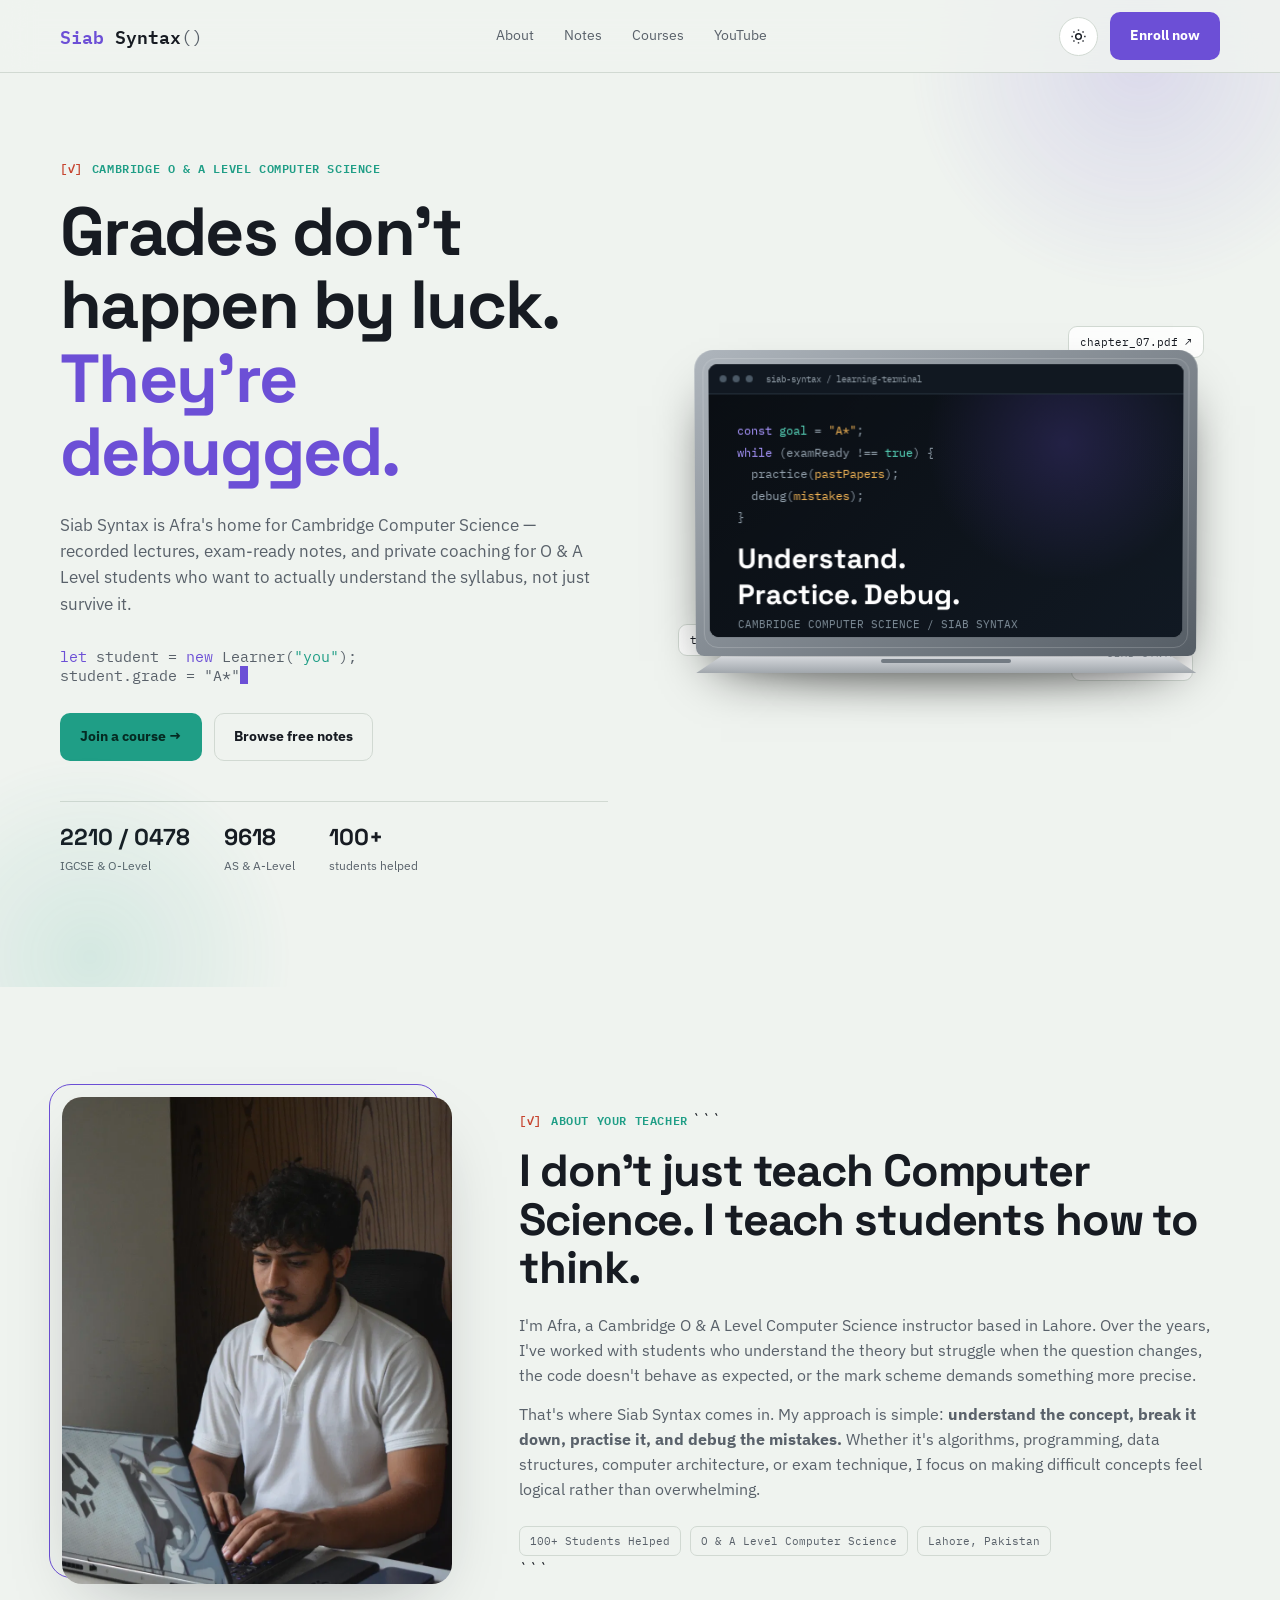
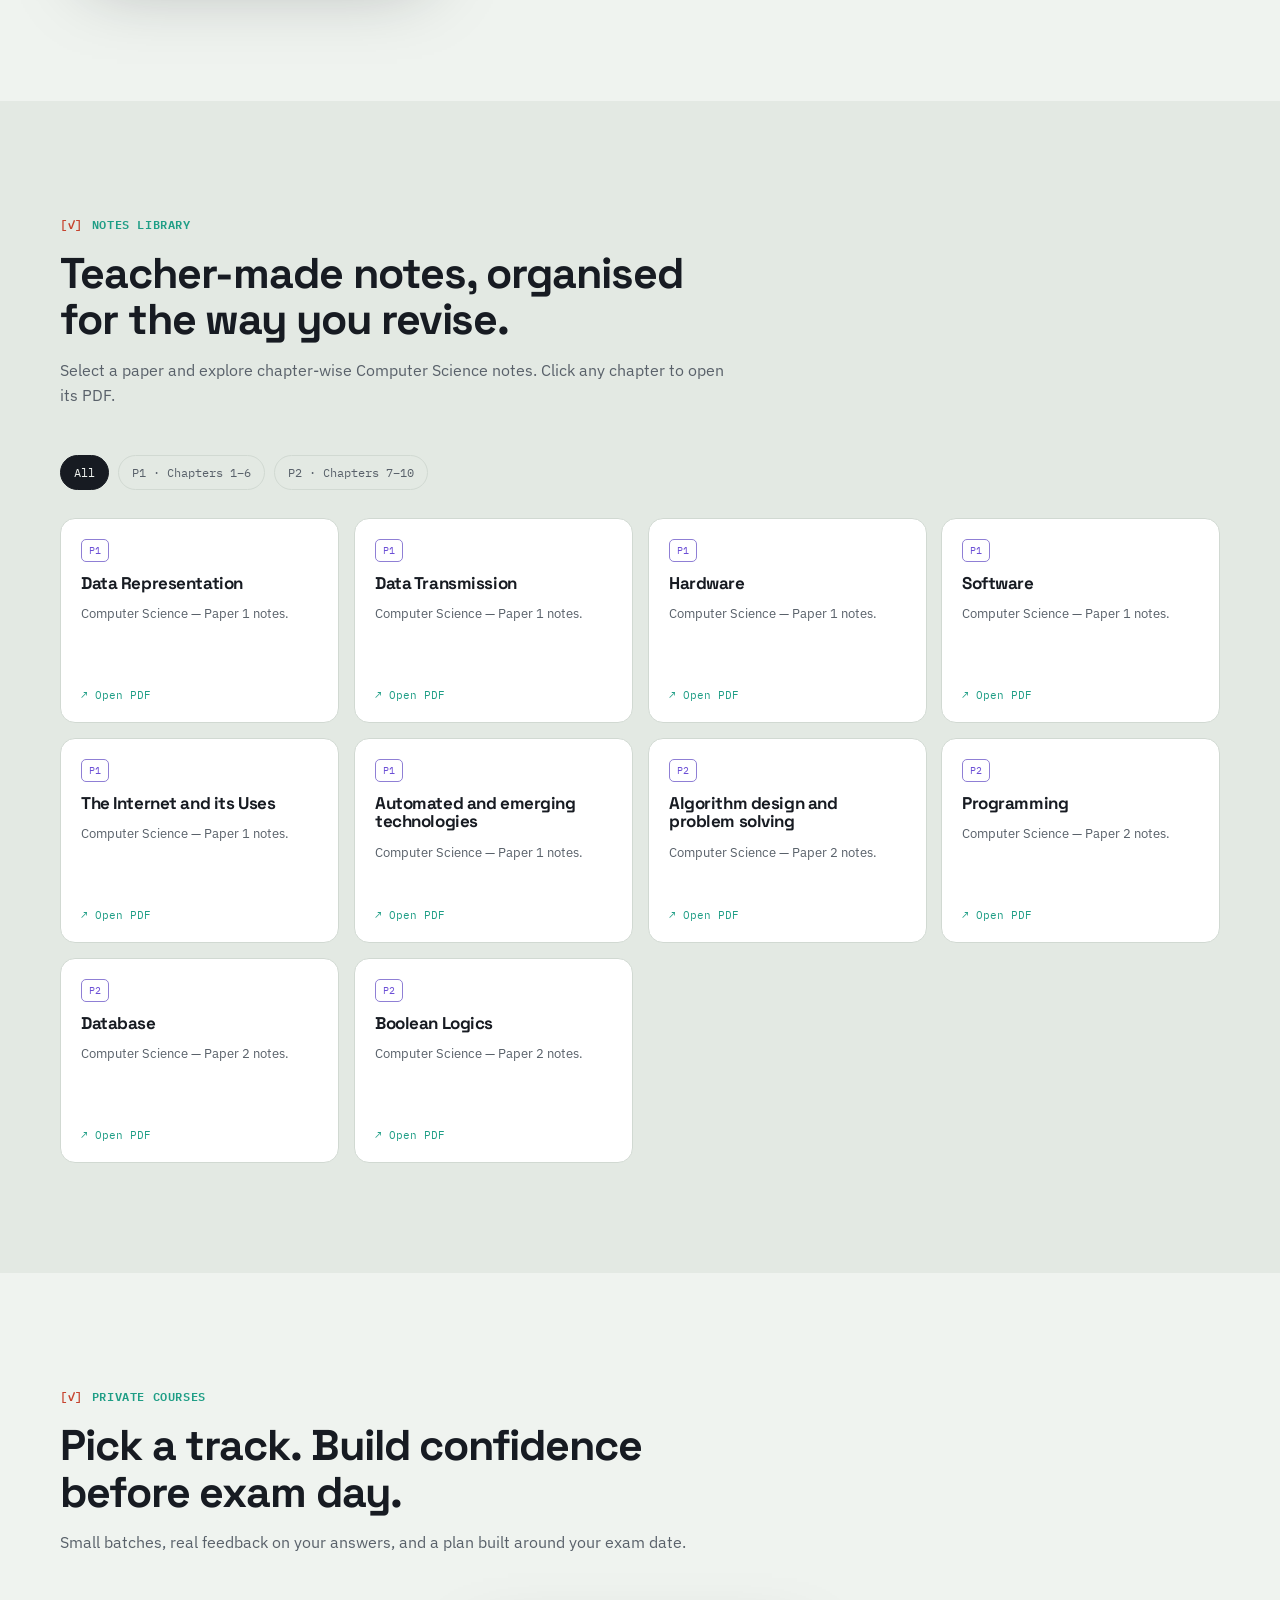
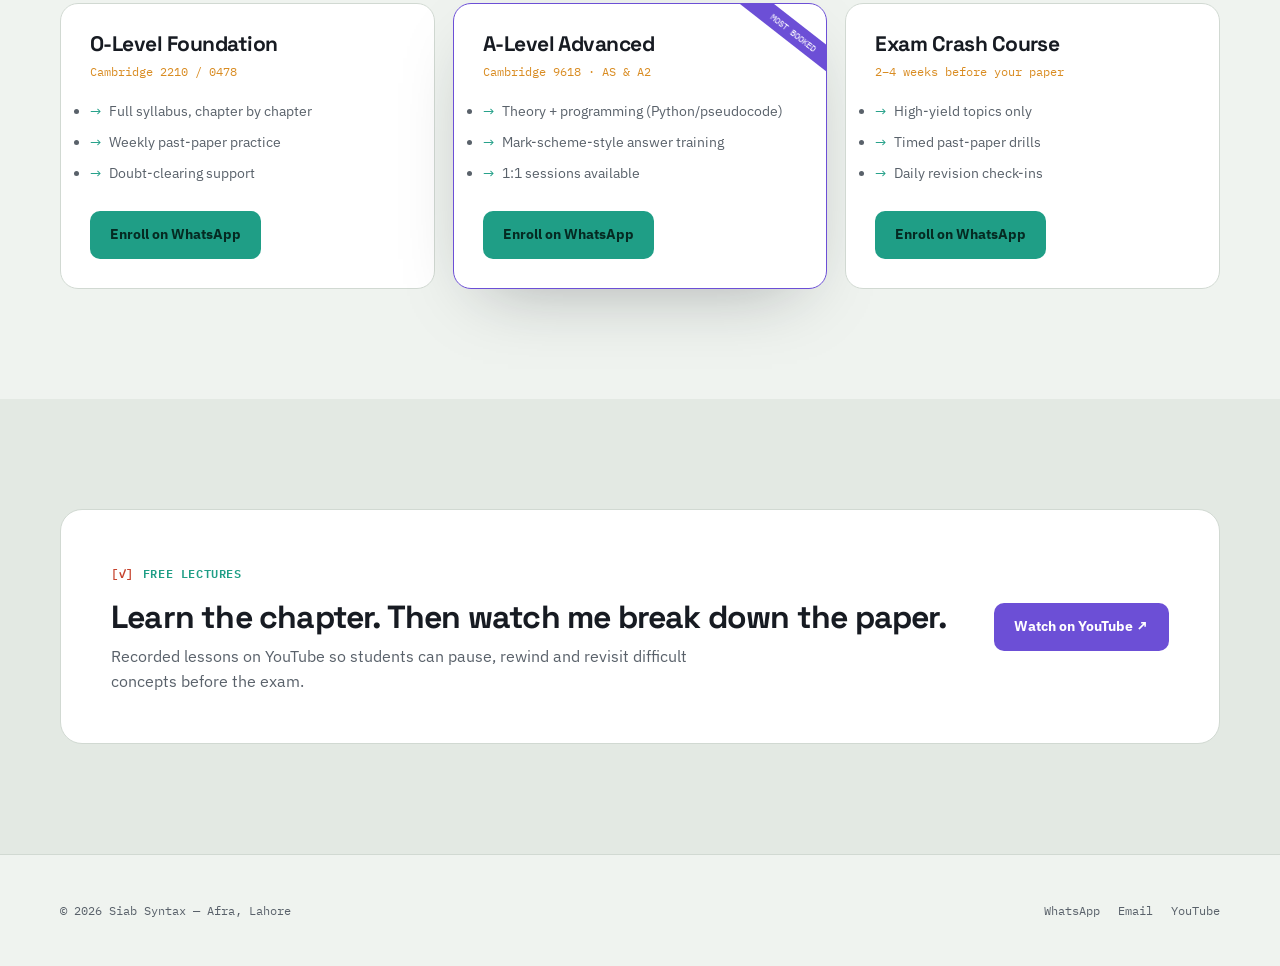
==== index.html @ 95caab48 "Initial commit" ====
<!DOCTYPE html>
<html lang="en">
<head>
<meta charset="UTF-8">
<meta name="viewport" content="width=device-width, initial-scale=1.0">
<title>Siab Syntax — Cambridge Computer Science with Afra</title>
<meta name="description" content="Siab Syntax — Cambridge O & A Level Computer Science tuition, notes and video lectures by Afra.">
<link rel="preconnect" href="https://fonts.googleapis.com">
<link rel="preconnect" href="https://fonts.gstatic.com" crossorigin>
<link href="https://fonts.googleapis.com/css2?family=Space+Grotesk:wght@500;600;700&family=IBM+Plex+Sans:wght@400;500;600;700&family=IBM+Plex+Mono:wght@400;500;600&display=swap" rel="stylesheet">
<style>
:root{
  --bg:#eff3ef;--bg2:#e3e9e3;--surface:#fff;--ink:#171b22;--muted:#59616a;
  --line:#d1d9d2;--violet:#6c4fd6;--violet2:#8b73ee;--teal:#1f9e86;
  --amber:#d98c22;--red:#c6432e;--shadow:0 25px 70px -30px rgba(23,27,34,.35);
  --display:"Space Grotesk",sans-serif;--body:"IBM Plex Sans",sans-serif;--mono:"IBM Plex Mono",monospace;
}
[data-theme="dark"]{
  --bg:#0d1218;--bg2:#151c24;--surface:#1a222c;--ink:#eaf0f1;--muted:#9aa6af;
  --line:#2b3540;--violet:#9c86ff;--violet2:#b4a4ff;--teal:#4fd9be;
  --amber:#f0ae4e;--red:#e2624a;--shadow:0 30px 80px -30px rgba(0,0,0,.7);
}
*{box-sizing:border-box;margin:0;padding:0}
html{scroll-behavior:smooth}
body{background:var(--bg);color:var(--ink);font-family:var(--body);line-height:1.55;overflow-x:hidden;transition:background .35s,color .35s}
a{color:inherit;text-decoration:none} button{font:inherit}
.wrap{width:min(1160px,calc(100% - 48px));margin:auto}
section{padding:110px 0;position:relative}
h1,h2,h3{font-family:var(--display);letter-spacing:-.025em;line-height:1.08}
.eyebrow{font:600 12px var(--mono);letter-spacing:.05em;text-transform:uppercase;color:var(--teal);display:inline-flex;gap:9px;align-items:center;margin-bottom:17px}
.eyebrow:before{content:"[✓]";color:var(--red)}
.mono{font-family:var(--mono)}
.highlight{color:var(--violet)}
.btn{display:inline-flex;align-items:center;justify-content:center;gap:9px;padding:12px 19px;border-radius:10px;border:1px solid transparent;font-weight:700;font-size:14px;cursor:pointer;transition:.2s ease;position:relative;overflow:hidden}
.btn:hover{transform:translateY(-3px);box-shadow:0 14px 30px -18px currentColor}
.btn-primary{background:var(--violet);color:#fff}.btn-ghost{border-color:var(--line);background:transparent}.btn-wa{background:var(--teal);color:#052a22}
header{position:fixed;z-index:100;top:0;left:0;right:0;border-bottom:1px solid var(--line);background:color-mix(in srgb,var(--bg) 82%,transparent);backdrop-filter:blur(16px)}
nav{height:72px;display:flex;align-items:center;justify-content:space-between}
.logo{font:600 18px var(--mono)}.logo span{color:var(--violet)}.logo:after{content:"()";color:var(--muted);font-weight:400}
.nav-links{display:flex;gap:30px;align-items:center}.nav-links a{font-size:14px;color:var(--muted);transition:.2s}.nav-links a:hover{color:var(--ink)}
.nav-actions{display:flex;align-items:center;gap:12px}.theme-btn{width:39px;height:39px;border-radius:50%;border:1px solid var(--line);background:var(--surface);color:var(--ink);cursor:pointer;display:grid;place-items:center}
.theme-btn svg{width:17px}.moon{display:none}[data-theme=dark] .sun{display:none}[data-theme=dark] .moon{display:block}
.hamburger{display:none;border:0;background:none;cursor:pointer}.hamburger span{display:block;width:23px;height:2px;background:var(--ink);margin:5px}
.hero{min-height:100vh;padding-top:155px;display:grid;align-items:center;overflow:hidden}
.hero:before,.hero:after{content:"";position:absolute;border-radius:50%;filter:blur(2px);pointer-events:none}
.hero:before{width:480px;height:480px;background:radial-gradient(circle,color-mix(in srgb,var(--violet) 15%,transparent),transparent 68%);top:-180px;right:-100px}
.hero:after{width:420px;height:420px;background:radial-gradient(circle,color-mix(in srgb,var(--teal) 12%,transparent),transparent 68%);bottom:-180px;left:-120px}
.hero-grid{display:grid;grid-template-columns:1fr 1fr;gap:65px;align-items:center}
.hero h1{font-size:clamp(42px,5.4vw,68px);max-width:700px;margin-bottom:23px}
.lead{max-width:610px;color:var(--muted);font-size:17px;margin-bottom:30px}
.code-line{font:15px var(--mono);min-height:28px;color:var(--muted);margin-bottom:28px}.code-line .kw{color:var(--violet)}.code-line .str{color:var(--teal)}.cursor{display:inline-block;width:8px;height:18px;background:var(--violet);vertical-align:-3px;animation:blink 1s steps(1) infinite}@keyframes blink{50%{opacity:0}}
.hero-ctas{display:flex;gap:12px;flex-wrap:wrap}.stats{display:flex;gap:34px;border-top:1px solid var(--line);padding-top:20px;margin-top:40px}.stat b{display:block;font:700 23px var(--display)}.stat span{font-size:12px;color:var(--muted)}
/* laptop */
.laptop-wrap{height:470px;display:grid;place-items:center;perspective:1500px;position:relative}
.laptop-shadow{position:absolute;width:330px;height:35px;bottom:65px;border-radius:50%;background:rgba(0,0,0,.18);filter:blur(18px);transition:transform .2s}
.laptop{width:min(500px,92%);position:relative;transform-style:preserve-3d;transition:transform .12s ease-out}
.screen-shell{height:305px;background:linear-gradient(145deg,#aeb5bc,#555d65);border-radius:19px 19px 8px 8px;padding:14px 14px 19px;box-shadow:0 30px 55px -25px #000;transform-origin:bottom center;transform:rotateX(-2deg);position:relative}
.screen-shell:before{content:"";position:absolute;inset:8px;border:1px solid rgba(255,255,255,.18);border-radius:14px;pointer-events:none}
.screen{height:100%;border-radius:9px;background:#0a0e13;overflow:hidden;position:relative;color:#eaf0f1;font-family:var(--mono);box-shadow:inset 0 0 40px rgba(0,0,0,.55)}
.screen-top{height:30px;background:#111821;border-bottom:1px solid #26313d;display:flex;align-items:center;gap:6px;padding:0 11px;font-size:9px;color:#8e9aa4}.dot{width:7px;height:7px;border-radius:50%;background:#4b5966}
.screen-content{padding:25px 28px;position:relative;height:calc(100% - 30px);background:radial-gradient(circle at 75% 20%,rgba(108,79,214,.22),transparent 34%),linear-gradient(135deg,#0a0e13,#111923)}
.screen-code{font-size:12px;line-height:1.8;color:#94a2ae}.c-v{color:#a996ff}.c-t{color:#58d8bd}.c-a{color:#f2b455}
.screen-title{font:700 28px var(--display);color:white;margin:12px 0 5px}.screen-sub{font:11px var(--mono);color:#81909b}
.progress{margin-top:22px;width:70%;height:5px;background:#26303a;border-radius:10px;overflow:hidden}.progress i{display:block;width:72%;height:100%;background:var(--teal);animation:progress 3s ease-in-out infinite alternate}@keyframes progress{to{width:92%}}
.base{height:24px;background:linear-gradient(#d5d8dc,#8b9298);clip-path:polygon(5% 0,95% 0,100% 70%,0 70%);position:relative;box-shadow:0 16px 25px -15px #000}
.base:after{content:"";position:absolute;left:37%;right:37%;top:3px;height:4px;border-radius:4px;background:#737b83}
.laptop-label{position:absolute;bottom:20px;right:12px;font:10px var(--mono);color:#707982;letter-spacing:.1em}
.float-chip{position:absolute;padding:8px 11px;border:1px solid var(--line);background:color-mix(in srgb,var(--surface) 86%,transparent);backdrop-filter:blur(8px);border-radius:9px;box-shadow:var(--shadow);font:11px var(--mono);animation:float 4s ease-in-out infinite}
.chip1{top:45px;right:3%}.chip2{left:1%;bottom:95px;animation-delay:-1.8s}.chip3{right:5%;bottom:70px;animation-delay:-.8s;color:var(--teal)}@keyframes float{50%{transform:translateY(-10px) rotate(1deg)}}
.section-head{max-width:680px;margin-bottom:48px}.section-head h2{font-size:clamp(30px,4vw,43px);margin-bottom:14px}.section-head p{color:var(--muted)}
.about{background:var(--bg)}.about-grid{display:grid;grid-template-columns:.72fr 1.28fr;gap:65px;align-items:center}
.photo-frame{position:relative;max-width:390px;margin:auto}.photo-frame:before{content:"";position:absolute;inset:-13px 13px 13px -13px;border:1px solid var(--violet);border-radius:22px;z-index:0;transition:transform .35s}
.photo-frame:hover:before{transform:translate(-7px,7px)}
.photo-frame img{position:relative;z-index:1;width:100%;aspect-ratio:4/5;object-fit:cover;object-position:center;border-radius:20px;box-shadow:var(--shadow)}
.about-copy h2{font-size:clamp(30px,4vw,45px);margin-bottom:20px}.about-copy p{color:var(--muted);margin-bottom:15px}
.credentials{display:flex;gap:9px;flex-wrap:wrap;margin-top:24px}.credentials span{font:11px var(--mono);border:1px solid var(--line);padding:7px 10px;border-radius:7px;color:var(--muted)}
.notes{background:var(--bg2)}
.filters{display:flex;gap:9px;flex-wrap:wrap;margin-bottom:28px}.filter{font:12px var(--mono);border:1px solid var(--line);background:transparent;color:var(--muted);padding:9px 13px;border-radius:99px;cursor:pointer}.filter.active{background:var(--ink);color:var(--bg);border-color:var(--ink)}
.notes-grid{display:grid;grid-template-columns:repeat(4,1fr);gap:15px}
.note-card{background:var(--surface);border:1px solid var(--line);border-radius:15px;padding:20px;min-height:205px;display:flex;flex-direction:column;gap:12px;transition:.22s}
/* =========================================
   NOTES POP-UP ANIMATION
========================================= */

@keyframes notePopup {

  0% {
    opacity: 0;
    transform:
      translateY(35px)
      scale(0.88);
  }

  60% {
    opacity: 1;
    transform:
      translateY(-5px)
      scale(1.03);
  }

  100% {
    opacity: 1;
    transform:
      translateY(0)
      scale(1);
  }

}


/* Cards animate every time they are rendered */
.note-pop {
  opacity: 0;

  animation:
    notePopup
    0.55s
    cubic-bezier(.2,.8,.2,1)
    forwards;
}


/* Existing hover effect */
.note-pop:hover {
  transform: translateY(-7px) scale(1.015);
  box-shadow: var(--shadow);
}


/* Slightly stronger visual hierarchy */
.note-card {
  position: relative;
  overflow: hidden;
}


/* Animated shine when card appears */
.note-card::after {
  content: "";

  position: absolute;

  top: 0;
  left: -120%;

  width: 60%;
  height: 100%;

  background: linear-gradient(
    90deg,
    transparent,
    rgba(255,255,255,.18),
    transparent
  );

  transform: skewX(-20deg);

  animation: noteShine 0.8s ease forwards;
}


@keyframes noteShine {

  0% {
    left: -120%;
  }

  100% {
    left: 150%;
  }

}


/* Respect accessibility settings */
@media (prefers-reduced-motion: reduce) {

  .note-pop {
    animation: none;
    opacity: 1;
  }

  .note-card::after {
    animation: none;
  }

}
.note-card:hover{transform:translateY(-6px);box-shadow:var(--shadow);border-color:color-mix(in srgb,var(--violet) 55%,var(--line))}
.badge{width:max-content;font:10px var(--mono);color:var(--violet);border:1px solid color-mix(in srgb,var(--violet) 65%,var(--line));border-radius:5px;padding:4px 7px}.note-card h3{font-size:17px}.note-card p{font-size:12.5px;color:var(--muted);flex:1}.open-pdf{font:11px var(--mono);color:var(--teal)}
.empty-note{opacity:.7}
.courses-grid{display:grid;grid-template-columns:repeat(3,1fr);gap:18px}.course{border:1px solid var(--line);background:var(--surface);border-radius:18px;padding:29px;position:relative;overflow:hidden}.course.featured{border-color:var(--violet);box-shadow:var(--shadow)}.course.featured:before{content:"MOST BOOKED";position:absolute;right:-37px;top:18px;transform:rotate(38deg);background:var(--violet);color:#fff;font:9px var(--mono);padding:5px 42px}.course h3{font-size:21px;margin-bottom:8px}.course .course-code{font:12px var(--mono);color:var(--amber);margin-bottom:17px}.course ul{margin:0 0 23px}.course li{font-size:13.5px;color:var(--muted);padding:5px 0}.course li:before{content:"→";color:var(--teal);margin-right:8px}
.youtube{background:var(--bg2)}.yt-panel{border:1px solid var(--line);background:var(--surface);border-radius:22px;padding:50px;display:flex;justify-content:space-between;align-items:center;gap:30px}.yt-panel h2{font-size:32px;margin-bottom:9px}.yt-panel p{color:var(--muted);max-width:620px}
footer{border-top:1px solid var(--line);padding:48px 0}.footer{display:flex;justify-content:space-between;align-items:center;gap:20px;flex-wrap:wrap}.footer p,.footer a{font:12px var(--mono);color:var(--muted)}.footer-links{display:flex;gap:18px}
.reveal{opacity:0;transform:translateY(28px);transition:opacity .7s ease,transform .7s ease}.reveal.in{opacity:1;transform:none}
.toast{position:fixed;left:50%;bottom:25px;transform:translate(-50%,20px);background:var(--ink);color:var(--bg);padding:11px 16px;border-radius:9px;font:12px var(--mono);opacity:0;pointer-events:none;transition:.25s;z-index:200}.toast.show{opacity:1;transform:translate(-50%,0)}
@media(max-width:1000px){.notes-grid{grid-template-columns:repeat(3,1fr)}.hero-grid{gap:35px}.laptop-wrap{height:430px}}
@media(max-width:820px){
  .wrap{width:min(100% - 36px,650px)}section{padding:78px 0}
  .nav-links{position:fixed;top:72px;left:0;right:0;background:var(--surface);border-bottom:1px solid var(--line);padding:20px;display:flex;flex-direction:column;align-items:flex-start;gap:18px;transform:translateY(-130%);transition:.3s}.nav-links.open{transform:none}
  .hamburger{display:block}.nav-actions .btn-primary{display:none}
  .hero{padding-top:125px}.hero-grid{grid-template-columns:1fr}.hero h1{font-size:clamp(40px,10vw,58px)}.laptop-wrap{height:420px}
  .about-grid{grid-template-columns:1fr}.photo-frame{max-width:330px}
  .notes-grid{grid-template-columns:repeat(2,1fr)}.courses-grid{grid-template-columns:1fr}.yt-panel{padding:34px;flex-direction:column;align-items:flex-start}
}
@media(max-width:520px){
  .wrap{width:calc(100% - 30px)}.stats{gap:17px}.stat b{font-size:18px}.stat span{font-size:10px}
  .notes-grid{grid-template-columns:1fr}.laptop-wrap{height:355px}.screen-shell{height:230px}.screen-content{padding:16px 18px}.screen-title{font-size:21px}.screen-code{font-size:9px}
  .float-chip{font-size:9px}.chip2{left:-2%}.chip1{right:-2%}
}
@media(prefers-reduced-motion:reduce){*,*:before,*:after{animation-duration:.001ms!important;transition-duration:.001ms!important;scroll-behavior:auto!important}}
</style>
</head>
<body>
<header>
<nav class="wrap">
  <a href="#top" class="logo"><span>Siab</span>&nbsp;Syntax</a>
  <div class="nav-links" id="navLinks">
    <a href="#about">About</a><a href="#notes">Notes</a><a href="#courses">Courses</a><a href="#youtube">YouTube</a>
  </div>
  <div class="nav-actions">
    <button class="theme-btn" id="themeBtn" aria-label="Toggle dark mode">
      <svg class="sun" viewBox="0 0 24 24" fill="none" stroke="currentColor" stroke-width="2"><circle cx="12" cy="12" r="4"/><path d="M12 2v2M12 20v2M4.9 4.9l1.4 1.4M17.7 17.7l1.4 1.4M2 12h2M20 12h2M4.9 19.1l1.4-1.4M17.7 6.3l1.4-1.4"/></svg>
      <svg class="moon" viewBox="0 0 24 24" fill="none" stroke="currentColor" stroke-width="2"><path d="M21 12.8A9 9 0 1111.2 3a7 7 0 009.8 9.8z"/></svg>
    </button>
    <a href="#courses" class="btn btn-primary">Enroll now</a>
    <button class="hamburger" id="hamburger" aria-label="Open menu"><span></span><span></span><span></span></button>
  </div>
</nav>
</header>

<main id="top">
<section class="hero">
<div class="wrap hero-grid">
  <div class="reveal">
    <span class="eyebrow">Cambridge O & A Level Computer Science</span>
    <h1>Grades don't happen by luck. <span class="highlight">They're debugged.</span></h1>
    <p class="lead">Siab Syntax is Afra's home for Cambridge Computer Science — recorded lectures, exam-ready notes, and private coaching for O & A Level students who want to actually understand the syllabus, not just survive it.</p>
    <div class="code-line"><span class="kw">let</span> student = <span class="kw">new</span> Learner(<span class="str">"you"</span>);<br>student.<span id="typedTarget"></span><span class="cursor"></span></div>
    <div class="hero-ctas">
      <a href="#courses" class="btn btn-wa">Join a course →</a>
      <a href="#notes" class="btn btn-ghost">Browse free notes</a>
    </div>
    <div class="stats">
      <div class="stat"><b>2210 / 0478</b><span>IGCSE & O-Level</span></div>
      <div class="stat"><b>9618</b><span>AS & A-Level</span></div>
      <div class="stat"><b>100+</b><span>students helped</span></div>
    </div>
  </div>

  <div class="laptop-wrap" id="laptopStage">
    <div class="float-chip chip1">chapter_07.pdf ↗</div>
    <div class="float-chip chip2">trace_table = ✓</div>
    <div class="float-chip chip3">A* mindset.exe</div>
    <div class="laptop-shadow" id="laptopShadow"></div>
    <div class="laptop" id="laptop">
      <div class="screen-shell">
        <div class="screen">
          <div class="screen-top"><span class="dot"></span><span class="dot"></span><span class="dot"></span><span style="margin-left:7px">siab-syntax / learning-terminal</span></div>
          <div class="screen-content">
            <div class="screen-code"><span class="c-v">const</span> <span class="c-t">goal</span> = <span class="c-a">"A*"</span>;<br><span class="c-v">while</span> (examReady !== <span class="c-t">true</span>) {<br>&nbsp;&nbsp;practice(<span class="c-a">pastPapers</span>);<br>&nbsp;&nbsp;debug(<span class="c-a">mistakes</span>);<br>}</div>
            <div class="screen-title">Understand.<br>Practice. Debug.</div>
            <div class="screen-sub">CAMBRIDGE COMPUTER SCIENCE / SIAB SYNTAX</div>
            <div class="progress"><i></i></div>
          </div>
        </div>
      </div>
      <div class="base"><span class="laptop-label">SIAB SYNTAX</span></div>
    </div>
  </div>
</div>
</section>

<section id="about" class="about">
<div class="wrap about-grid">
  <div class="photo-frame reveal">
    <img src="assets/afra.jpg" alt="Afra — Computer Science instructor">
  </div>

  <div class="about-copy reveal">
    <span class="eyebrow">About your teacher</span>

```
<h2>I don't just teach Computer Science. I teach students how to think.</h2>

<p>
  I'm Afra, a Cambridge O & A Level Computer Science instructor based in Lahore.
  Over the years, I've worked with students who understand the theory but struggle
  when the question changes, the code doesn't behave as expected, or the mark scheme
  demands something more precise.
</p>

<p>
  That's where Siab Syntax comes in. My approach is simple:
  <strong>understand the concept, break it down, practise it, and debug the mistakes.</strong>
  Whether it's algorithms, programming, data structures, computer architecture,
  or exam technique, I focus on making difficult concepts feel logical rather than overwhelming.
</p>

<div class="credentials">
  <span>100+ Students Helped</span>
  <span>O & A Level Computer Science</span>
  <span>Lahore, Pakistan</span>
</div>
```

  </div>
</div>
</section>


<section id="notes" class="notes">
  <div class="wrap">

    <div class="section-head reveal">
      <span class="eyebrow">Notes library</span>
      <h2>Teacher-made notes, organised for the way you revise.</h2>
      <p>
        Select a paper and explore chapter-wise Computer Science notes.
        Click any chapter to open its PDF.
      </p>
    </div>

    <div class="filters reveal" id="filters">
      <button class="filter active" data-filter="all">
        All
      </button>

      <button class="filter" data-filter="P1">
        P1 · Chapters 1–6
      </button>

      <button class="filter" data-filter="P2">
        P2 · Chapters 7–10
      </button>
    </div>

    <div class="notes-grid" id="notesGrid"></div>

  </div>
</section>

<section id="courses">
<div class="wrap">
  <div class="section-head reveal">
    <span class="eyebrow">Private courses</span>
    <h2>Pick a track. Build confidence before exam day.</h2>
    <p>Small batches, real feedback on your answers, and a plan built around your exam date.</p>
  </div>
  <div class="courses-grid">
    <article class="course reveal"><h3>O-Level Foundation</h3><div class="course-code">Cambridge 2210 / 0478</div><ul><li>Full syllabus, chapter by chapter</li><li>Weekly past-paper practice</li><li>Doubt-clearing support</li></ul><a class="btn btn-wa" target="_blank" rel="noopener" href="https://wa.me/923134548692?text=Hi%20Afra%2C%20I%27d%20like%20to%20join%20the%20O-Level%20Foundation%20course">Enroll on WhatsApp</a></article>
    <article class="course featured reveal"><h3>A-Level Advanced</h3><div class="course-code">Cambridge 9618 · AS & A2</div><ul><li>Theory + programming (Python/pseudocode)</li><li>Mark-scheme-style answer training</li><li>1:1 sessions available</li></ul><a class="btn btn-wa" target="_blank" rel="noopener" href="https://wa.me/923134548692?text=Hi%20Afra%2C%20I%27d%20like%20to%20join%20the%20A-Level%20Advanced%20course">Enroll on WhatsApp</a></article>
    <article class="course reveal"><h3>Exam Crash Course</h3><div class="course-code">2–4 weeks before your paper</div><ul><li>High-yield topics only</li><li>Timed past-paper drills</li><li>Daily revision check-ins</li></ul><a class="btn btn-wa" target="_blank" rel="noopener" href="https://wa.me/923134548692?text=Hi%20Afra%2C%20I%27d%20like%20to%20join%20the%20Exam%20Crash%20Course">Enroll on WhatsApp</a></article>
  </div>
</div>
</section>

<section id="youtube" class="youtube">
<div class="wrap">
  <div class="yt-panel reveal">
    <div><span class="eyebrow">Free lectures</span><h2>Learn the chapter. Then watch me break down the paper.</h2><p>Recorded lessons on YouTube so students can pause, rewind and revisit difficult concepts before the exam.</p></div>
    <a class="btn btn-primary" target="_blank" rel="noopener" href="https://youtube.com/@SiabSyntax">Watch on YouTube ↗</a>
  </div>
</div>
</section>
</main>

<footer>
<div class="wrap footer">
  <p>© <span id="year"></span> Siab Syntax — Afra, Lahore</p>
  <div class="footer-links"><a target="_blank" rel="noopener" href="https://wa.me/923134548692">WhatsApp</a><a href="afrasiyabkhan2022@gmail.com">Email</a><a target="_blank" rel="noopener" href="https://youtube.com/@SiabSyntax">YouTube</a></div>
</div>
</footer>
<div class="toast" id="toast"></div>

<script>
document.getElementById("year").textContent=new Date().getFullYear();

const root=document.documentElement,themeBtn=document.getElementById("themeBtn");
const systemDark=matchMedia("(prefers-color-scheme: dark)").matches;
if(systemDark)root.dataset.theme="dark";
themeBtn.onclick=()=>root.dataset.theme=root.dataset.theme==="dark"?"light":"dark";

const hamburger=document.getElementById("hamburger"),navLinks=document.getElementById("navLinks");
hamburger.onclick=()=>navLinks.classList.toggle("open");
navLinks.querySelectorAll("a").forEach(a=>a.onclick=()=>navLinks.classList.remove("open"));

const phrases=['grade = "A*"','understands("recursion")','passes(examDate)','studies("Siab Syntax")'];
let pi=0,ci=0,del=false;const typed=document.getElementById("typedTarget");
function typeLoop(){
  const s=phrases[pi];typed.textContent=s.slice(0,ci);
  if(!del&&ci<s.length){ci++;setTimeout(typeLoop,48)}
  else if(!del){del=true;setTimeout(typeLoop,1300)}
  else if(ci>0){ci--;setTimeout(typeLoop,25)}
  else{del=false;pi=(pi+1)%phrases.length;setTimeout(typeLoop,240)}
} typeLoop();

/* Cursor-controlled 3D laptop tilt — no framework required. */
const stage=document.getElementById("laptopStage"),laptop=document.getElementById("laptop"),shadow=document.getElementById("laptopShadow");
if(matchMedia("(pointer:fine)").matches){
  stage.addEventListener("pointermove",e=>{
    const r=stage.getBoundingClientRect(),x=(e.clientX-r.left)/r.width-.5,y=(e.clientY-r.top)/r.height-.5;
    laptop.style.transform=`rotateY(${x*16}deg) rotateX(${-y*12}deg) translateY(${-y*5}px)`;
    shadow.style.transform=`translateX(${x*18}px) scaleX(${1-Math.abs(x)*.12})`;
  });
  stage.addEventListener("pointerleave",()=>{laptop.style.transform="";shadow.style.transform=""});
}

/* Reveal animations. */
const observer=new IntersectionObserver(entries=>{
  entries.forEach(e=>{if(e.isIntersecting){e.target.classList.add("in");observer.unobserve(e.target)}})
},{threshold:.12});
document.querySelectorAll(".reveal").forEach(el=>observer.observe(el));

/*
  NOTES:
  Put PDFs in:
    notes/P1/chapter-01.pdf ... chapter-10.pdf
    notes/P2/chapter-01.pdf ... chapter-10.pdf
  If your filenames differ, edit only the "file" value below.
*/
const NOTES = [
  // =========================
  // P1 — CHAPTERS 1 TO 6
  // =========================
  {
    paper: "P1",
    chapter: 1,
    title: "Data Representation",
    desc: "Computer Science — Paper 1 notes.",
    file: "notes/P1/chapter-01.pdf"
  },

  {
    paper: "P1",
    chapter: 2,
    title: "Data Transmission",
    desc: "Computer Science — Paper 1 notes.",
    file: "notes/P1/chapter-02.pdf"
  },

  {
    paper: "P1",
    chapter: 3,
    title: "Hardware",
    desc: "Computer Science — Paper 1 notes.",
    file: "notes/P1/chapter-03.pdf"
  },

  {
    paper: "P1",
    chapter: 4,
    title: "Software",
    desc: "Computer Science — Paper 1 notes.",
    file: "notes/P1/chapter-04.pdf"
  },

  {
    paper: "P1",
    chapter: 5,
    title: "The Internet and its Uses",
    desc: "Computer Science — Paper 1 notes.",
    file: "notes/P1/chapter-05.pdf"
  },

  {
    paper: "P1",
    chapter: 6,
    title: "Automated and emerging technologies",
    desc: "Computer Science — Paper 1 notes.",
    file: "notes/P1/chapter-06.pdf"
  },


  // =========================
  // P2 — CHAPTERS 7 TO 10
  // =========================
  {
    paper: "P2",
    chapter: 7,
    title: "Algorithm design and problem solving",
    desc: "Computer Science — Paper 2 notes.",
    file: "notes/P2/chapter-07.pdf"
  },

  {
    paper: "P2",
    chapter: 8,
    title: "Programming",
    desc: "Computer Science — Paper 2 notes.",
    file: "notes/P2/chapter-08.pdf"
  },

  {
    paper: "P2",
    chapter: 9,
    title: "Database",
    desc: "Computer Science — Paper 2 notes.",
    file: "notes/P2/chapter-09.pdf"
  },

  {
    paper: "P2",
    chapter: 10,
    title: "Boolean Logics",
    desc: "Computer Science — Paper 2 notes.",
    file: "notes/P2/chapter-10.pdf"
  }
];
const grid = document.getElementById("notesGrid");

function renderNotes(filter = "all") {

  // Clear existing cards
  grid.innerHTML = "";

  const filteredNotes = NOTES.filter(
    note => filter === "all" || note.paper === filter
  );

  filteredNotes.forEach((note, index) => {

    const card = document.createElement("a");

    card.className = "note-card note-pop";
    card.href = note.file;
    card.target = "_blank";
    card.rel = "noopener";

    card.innerHTML = `
      <span class="badge">${note.paper}</span>

      <h3>${note.title}</h3>

      <p>${note.desc}</p>

      <span class="open-pdf">
        ↗ Open PDF
      </span>
    `;

    // Staggered popup
    card.style.animationDelay = `${index * 80}ms`;

    grid.appendChild(card);
  });
}


// Initial render
renderNotes("all");


// Filter buttons
document.querySelectorAll(".filter").forEach(button => {

  button.addEventListener("click", () => {

    // Remove active state
    document
      .querySelectorAll(".filter")
      .forEach(btn => btn.classList.remove("active"));

    // Activate clicked button
    button.classList.add("active");

    // Render selected notes
    renderNotes(button.dataset.filter);

  });

});
function showToast(t){toast.textContent=t;toast.classList.add("show");setTimeout(()=>toast.classList.remove("show"),1800)}
renderNotes();
</script>
</body>
</html>
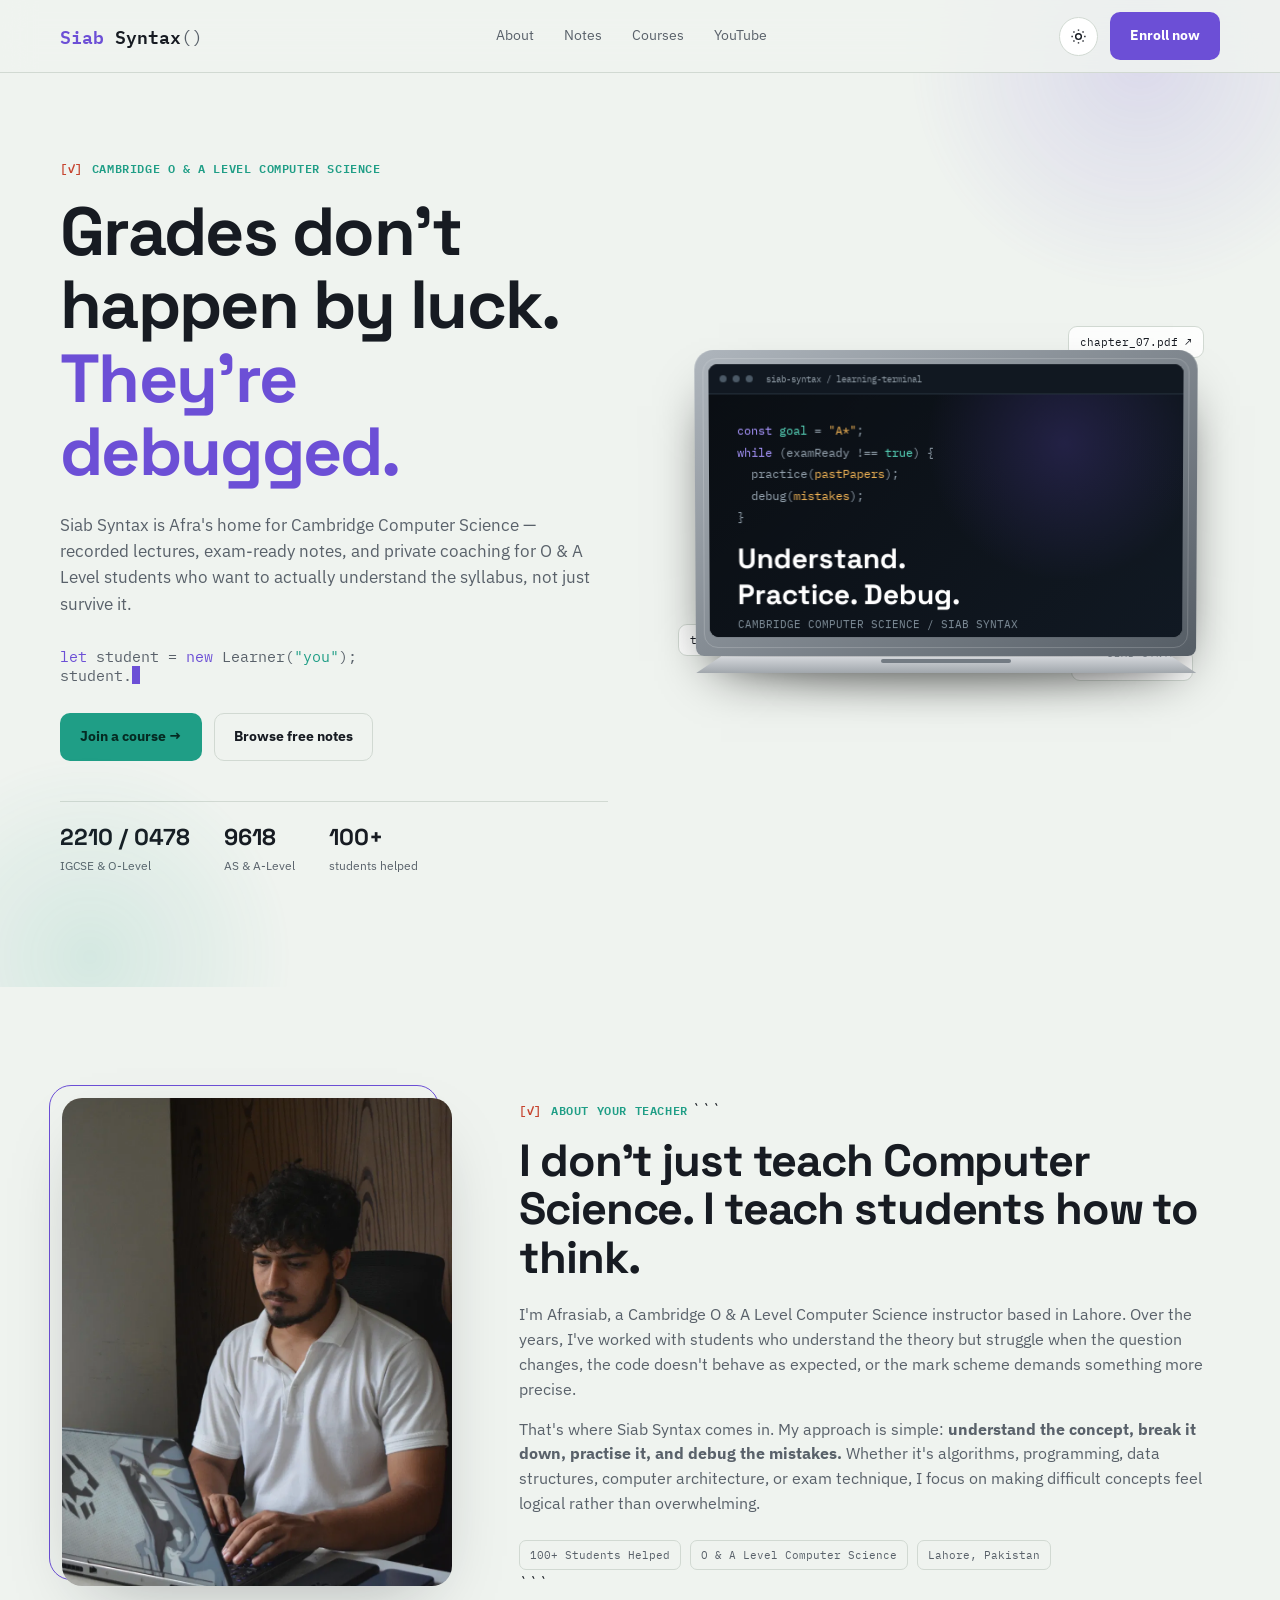
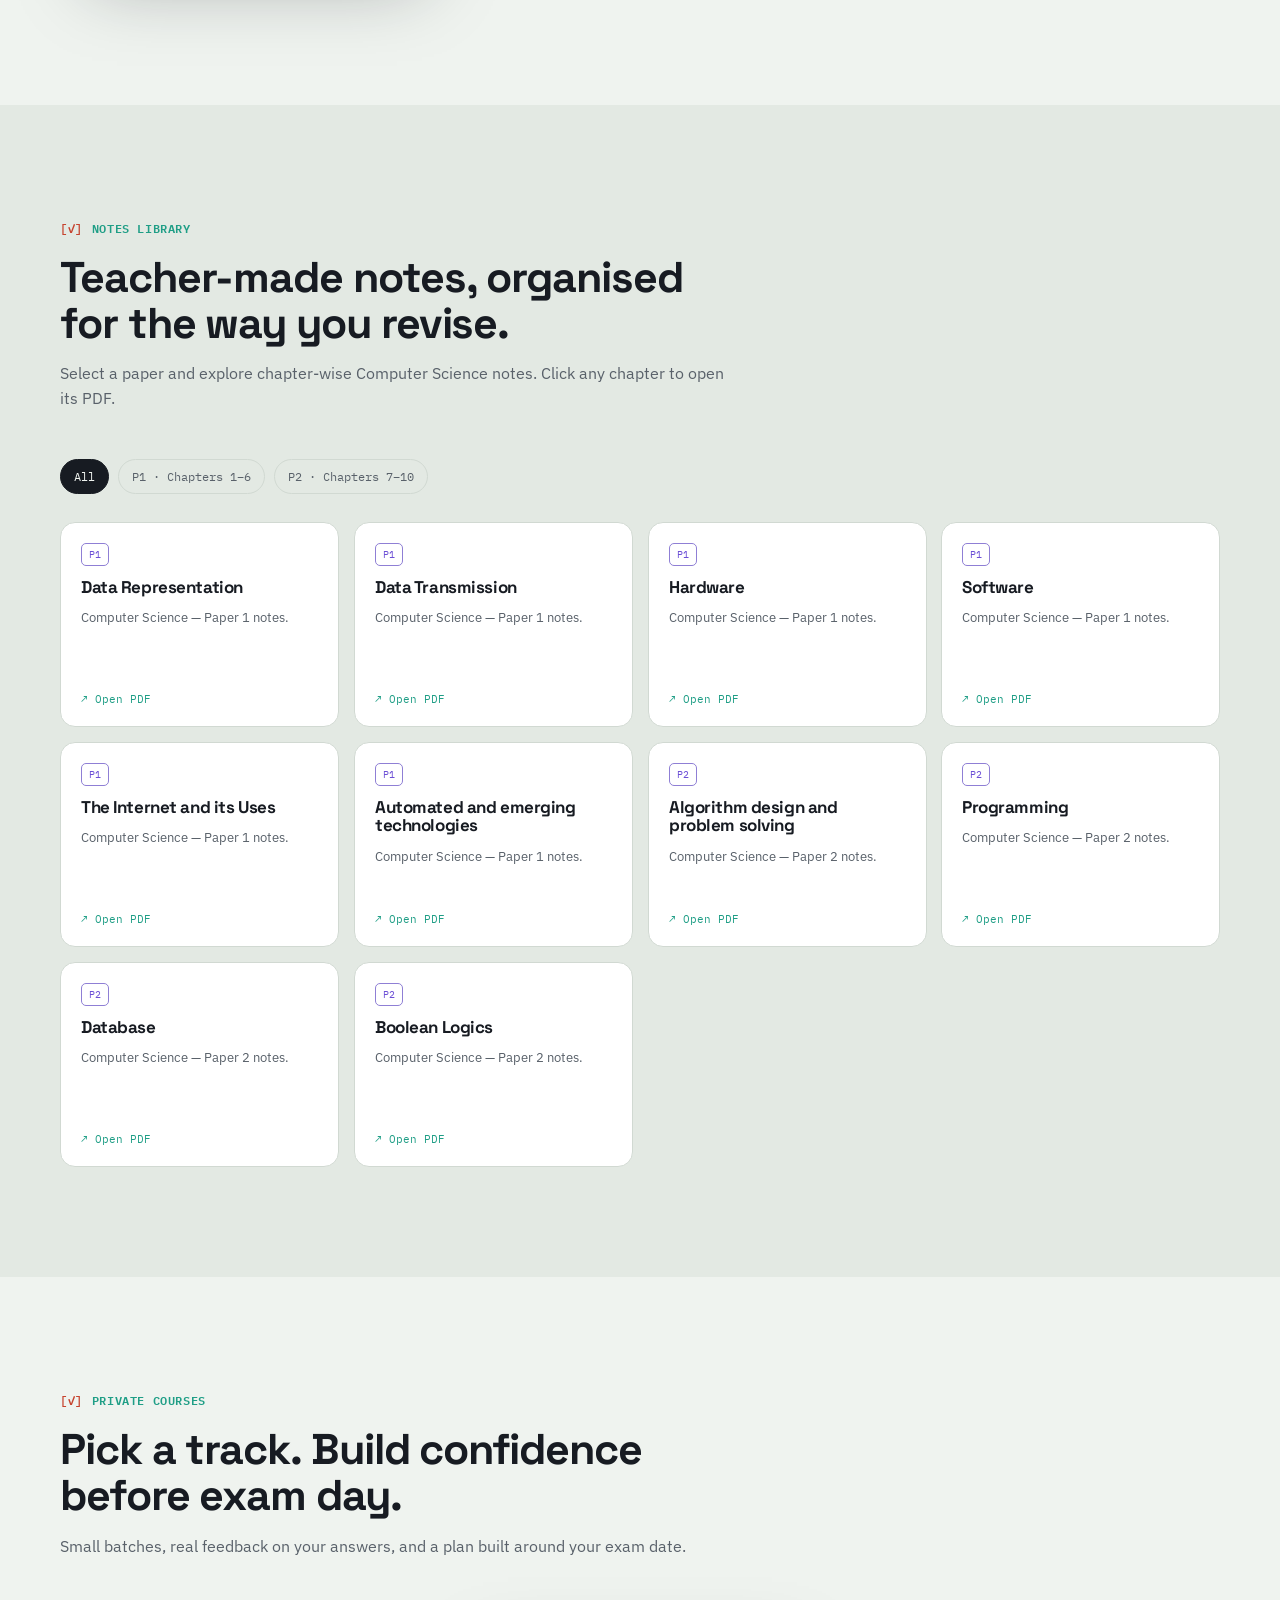
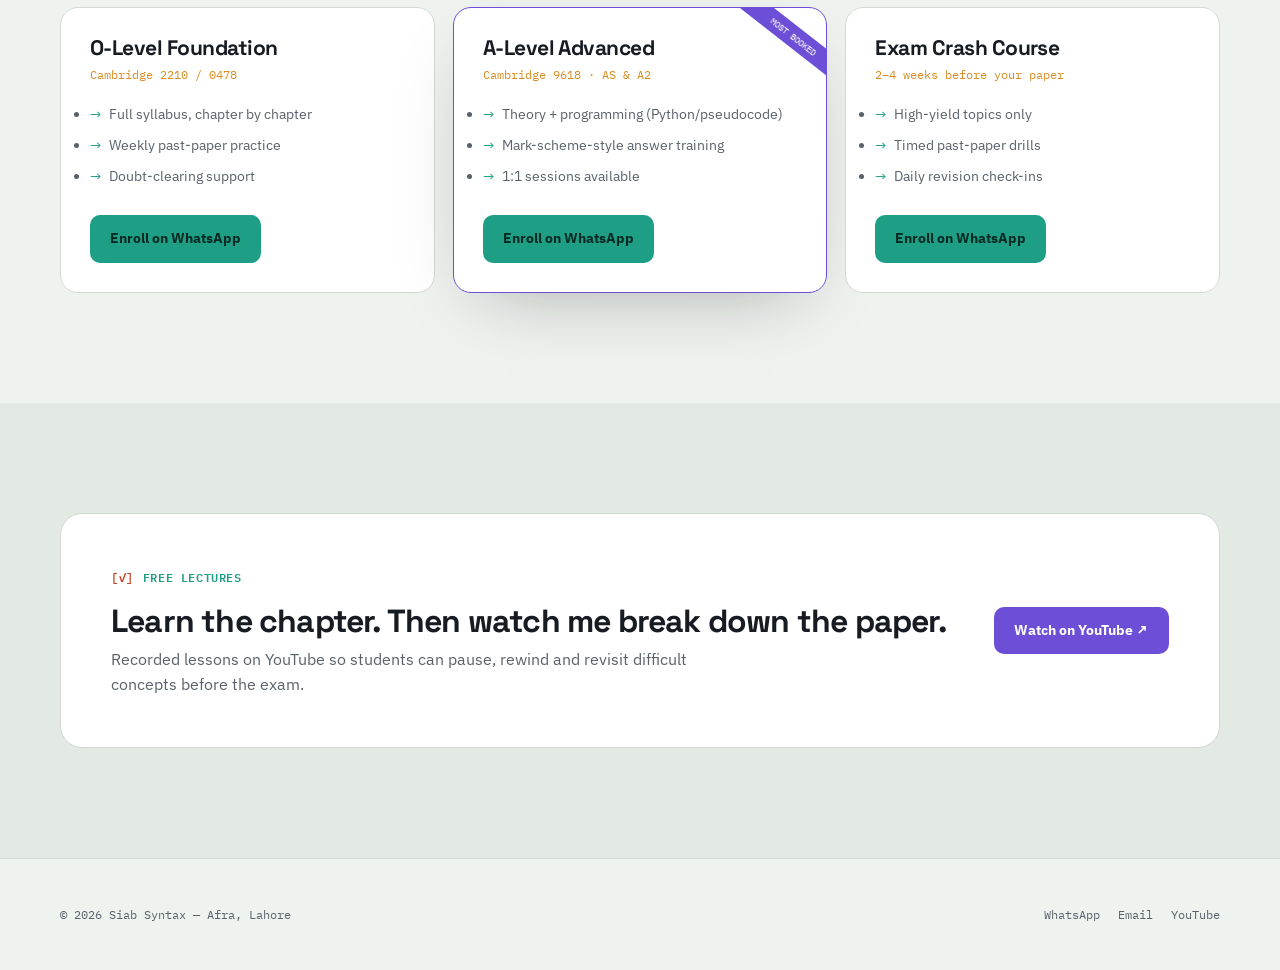
==== commit 7afa86ba: "P2 notes added" ====
--- a/index.html
+++ b/index.html
@@ -283,7 +283,7 @@
 <h2>I don't just teach Computer Science. I teach students how to think.</h2>
 
 <p>
-  I'm Afra, a Cambridge O & A Level Computer Science instructor based in Lahore.
+  I'm Afrasiab, a Cambridge O & A Level Computer Science instructor based in Lahore.
   Over the years, I've worked with students who understand the theory but struggle
   when the question changes, the code doesn't behave as expected, or the mark scheme
   demands something more precise.
@@ -479,7 +479,7 @@
     chapter: 7,
     title: "Algorithm design and problem solving",
     desc: "Computer Science — Paper 2 notes.",
-    file: "notes/P2/chapter-07.pdf"
+    file: "notes/P2/Chapter-07.pdf"
   },
 
   {
@@ -487,7 +487,7 @@
     chapter: 8,
     title: "Programming",
     desc: "Computer Science — Paper 2 notes.",
-    file: "notes/P2/chapter-08.pdf"
+    file: "notes/P2/Chapter-08.pdf"
   },
 
   {
@@ -495,7 +495,7 @@
     chapter: 9,
     title: "Database",
     desc: "Computer Science — Paper 2 notes.",
-    file: "notes/P2/chapter-09.pdf"
+    file: "notes/P2/Chapter-09.pdf"
   },
 
   {
@@ -503,7 +503,7 @@
     chapter: 10,
     title: "Boolean Logics",
     desc: "Computer Science — Paper 2 notes.",
-    file: "notes/P2/chapter-10.pdf"
+    file: "notes/P2/Chapter-10.pdf"
   }
 ];
 const grid = document.getElementById("notesGrid");
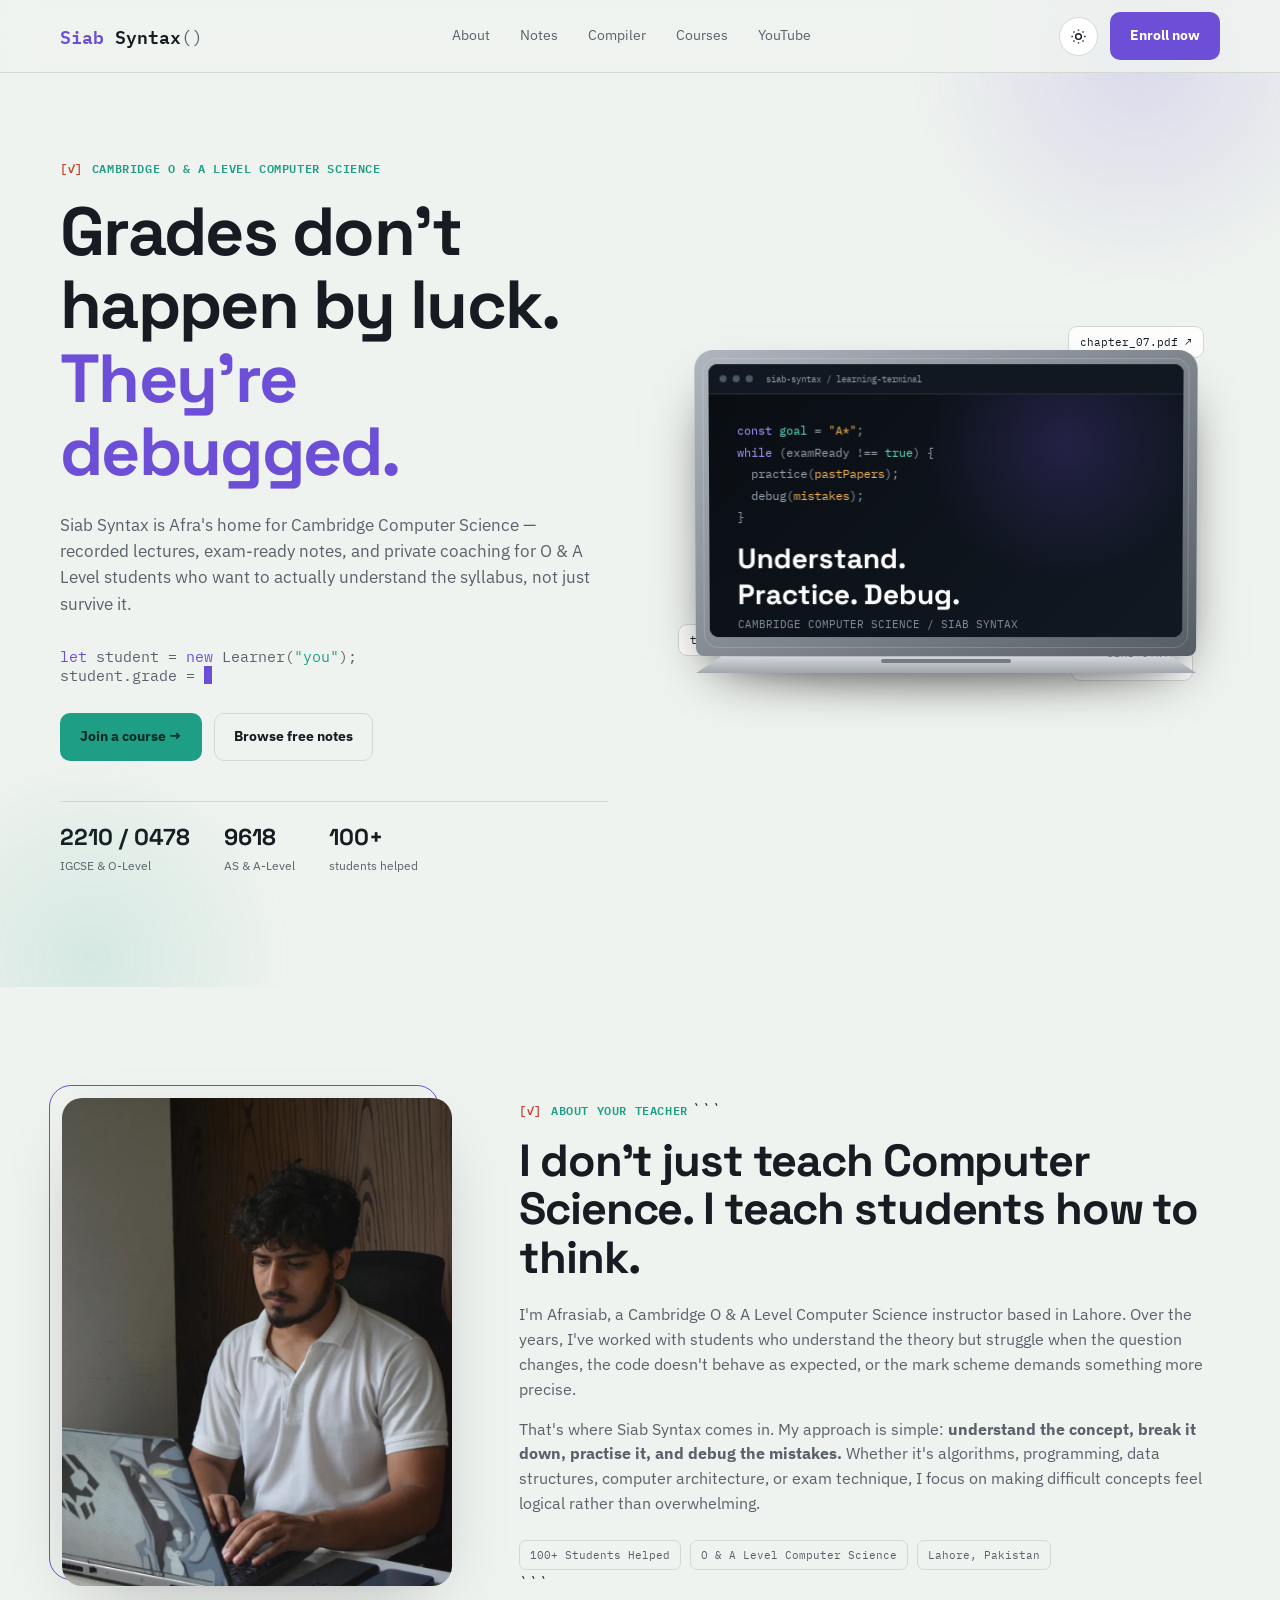
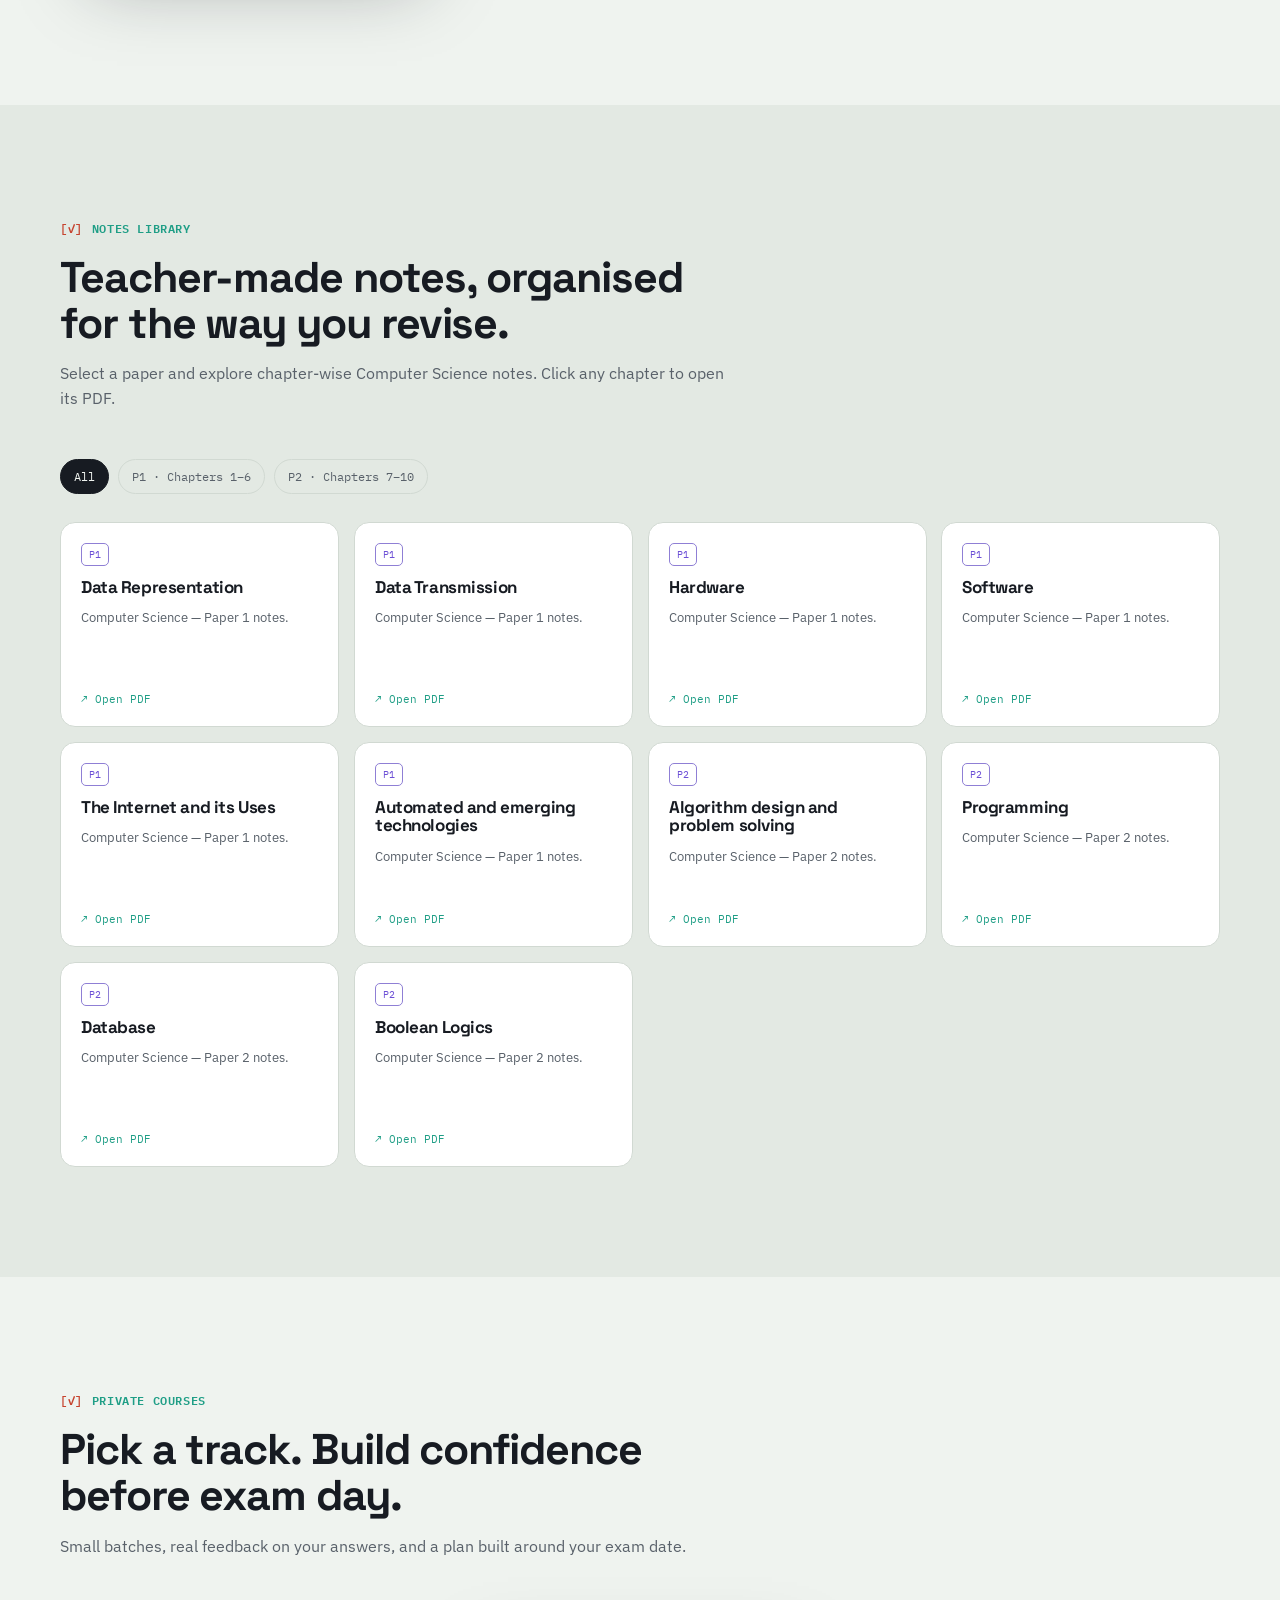
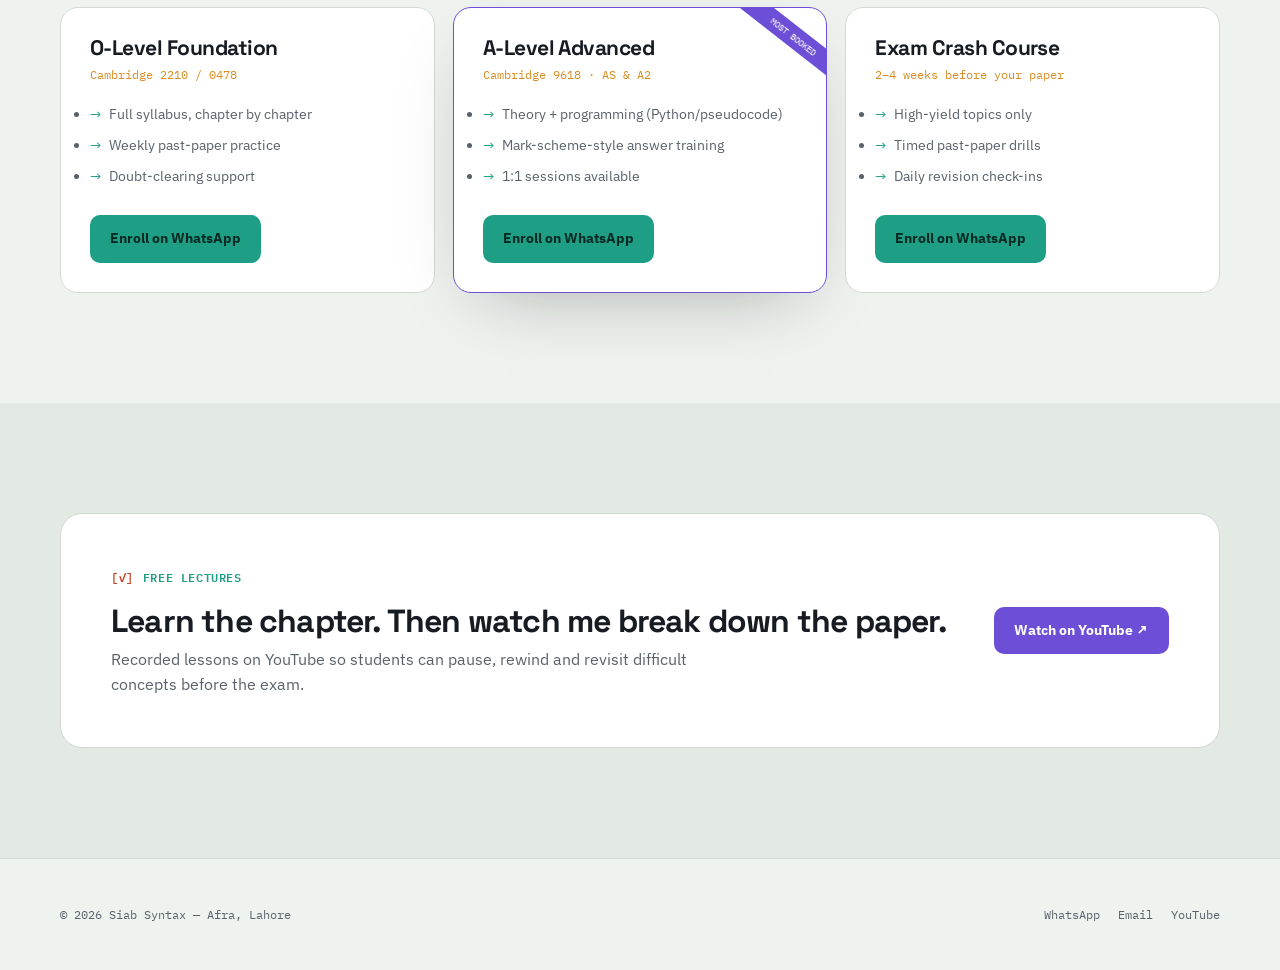
==== commit 50dec4d5: "Add an in-browser IGCSE 2210 pseudocode compiler so students can run programs on the site. Co-author" ====
--- a/index.html
+++ b/index.html
@@ -215,7 +215,7 @@
 <nav class="wrap">
   <a href="#top" class="logo"><span>Siab</span>&nbsp;Syntax</a>
   <div class="nav-links" id="navLinks">
-    <a href="#about">About</a><a href="#notes">Notes</a><a href="#courses">Courses</a><a href="#youtube">YouTube</a>
+    <a href="#about">About</a><a href="#notes">Notes</a><a href="compiler/index.html">Compiler</a><a href="#courses">Courses</a><a href="#youtube">YouTube</a>
   </div>
   <div class="nav-actions">
     <button class="theme-btn" id="themeBtn" aria-label="Toggle dark mode">
